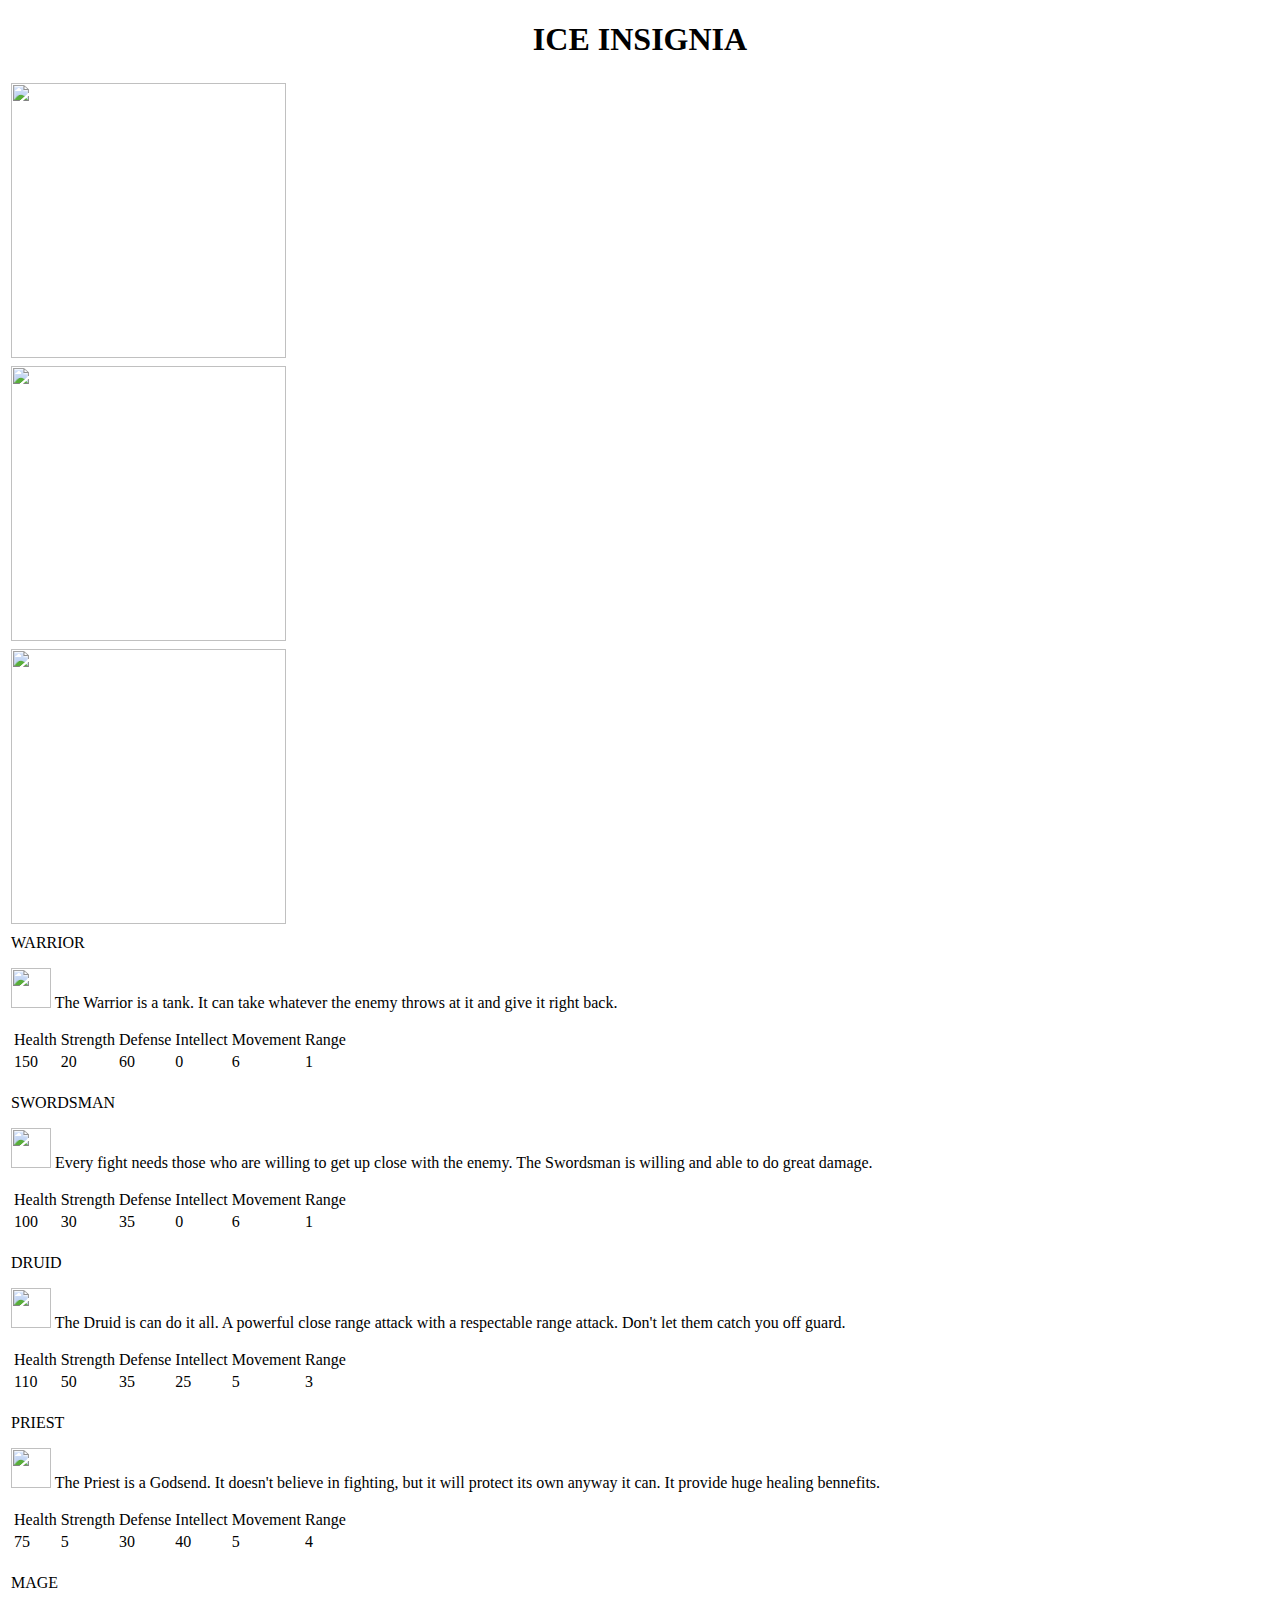
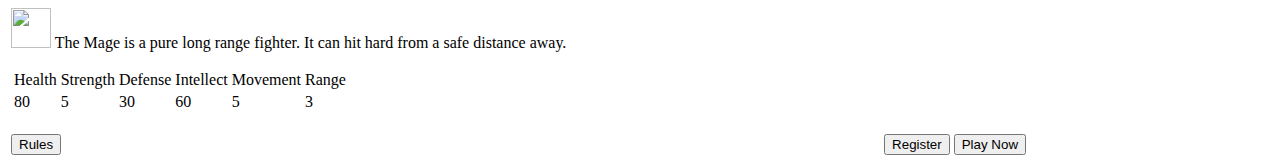
==== Ice_Insignia_Python/templates/index.html @ 4253693c "Add files via upload" ====
<!DOCTYPE html>
<html>
<head>
  <title>Ice Insignia</title>
  <link rel = "stylesheet" href = "/static/css/home.css">
</head>
<body>
  <h1 id='ice' style = "text-align: center;">ICE INSIGNIA</h1>
  <div>
    <table id = "images">
      <tr>
        <td><img src="/static/sprites/GraField.png" width="275" height="275"><br></td>
      </tr>
      <tr>
        <td> <img src="/static/sprites/DesField.png" width="275" height="275"><br></td>
      </tr>
      <tr>
        <td><img src="/static/sprites/IceField.png" width="275" height="275"><br></td>
      </tr>
    </table>
    <table id="classTable">
      <tr class="class">
        <td>
          <div id="Warrior"><span>WARRIOR</span>
            <p class="hover-content">
              <img src="/static/sprites/tank.gif" width="40" height="40">
                The Warrior is a tank. It can take whatever the enemy throws at it and give it right back.
                <table id = "WarStats" class="hover-content">
                  <tr>
                    <td>Health</td><td>Strength</td><td>Defense</td><td>Intellect</td><td>Movement</td><td>Range</td>
                  </tr>
                  <tr>
                    <td>150</td><td>20</td><td>60</td><td>0</td><td>6</td><td>1</td>
                  </tr>
                </table>
            </p>
          </div>
        </td>
      </tr>
      <tr class="class">
        <td>
          <div id="Swordsman">SWORDSMAN
            <p class="hover-content">
              <img src="/static/sprites/swordsman.gif" width="40" height="40">
                Every fight needs those who are willing to get up close with the enemy. The Swordsman is willing and able to do great damage.
                <table id = "SwoStats" class="hover-content">
                  <tr>
                    <td>Health</td><td>Strength</td><td>Defense</td><td>Intellect</td><td>Movement</td><td>Range</td>
                  </tr>
                  <tr>
                    <td>100</td><td>30</td><td>35</td><td>0</td><td>6</td><td>1</td>
                  </tr>
                </table>
              </p>
            </div>
          </td>
        </tr>
      <tr class="class">
        <td>
          <div id="Druid">DRUID</span>
            <p class="hover-content">
              <img src="/static/sprites/druid.gif" width="40" height="40">
                The Druid is can do it all. A powerful close range attack with a respectable range attack. Don't let them catch you off guard.
                <table id = "DruStats" class="hover-content">
                  <tr>
                    <td>Health</td><td>Strength</td><td>Defense</td><td>Intellect</td><td>Movement</td><td>Range</td>
                  </tr>
                  <tr>
                   <td>110</td><td>50</td><td>35</td><td>25</td><td>5</td><td>3</td>
                  </tr>
                </table>
            </p>
          </div>
        </td>
      </tr>
      <tr class="class">
        <td>
          <div id="Priest">PRIEST</span>
            <p class="hover-content">
              <img src="/static/sprites/priest.gif" width="40" height="40">
                The Priest is a Godsend. It doesn't believe in fighting, but it will protect its own anyway it can. It provide huge healing bennefits.
                <table id = "PriStats" class="hover-content">
                  <tr>
                    <td>Health</td><td>Strength</td><td>Defense</td><td>Intellect</td><td>Movement</td><td>Range</td>
                  </tr>
                  <tr>
                    <td>75</td><td>5</td><td>30</td><td>40</td><td>5</td><td>4</td>
                  </tr>
                </table>
            </p>
          </div>
        </td>
      </tr>
      <tr class="class">
        <td>
          <div id="Mage">MAGE</span>
            <p class="hover-content">
              <img src="/static/sprites/mage.gif" width="40" height="40">
                The Mage is a pure long range fighter. It can hit hard from a safe distance away.
                <table id = "MagStats" class="hover-content">
                  <tr>
                    <td>Health</td><td>Strength</td><td>Defense</td><td>Intellect</td><td>Movement</td><td>Range</td>
                  </tr>
                  <tr>
                    <td>80</td><td>5</td><td>30</td><td>60</td><td>5</td><td>3</td>
                  </tr>
                </table>
            </p>
          </div>
        </td>
      </tr>
      <tr class="buttons">
        <td>
          <form action="howtoplay">
            <input type="submit" value="Rules" />
          </form>
        </td>
        <td>
          <form action="registration">
            <input type="submit" value="Register" />
          </form>
        </td>
        <td>
          <form action="login">
            <input type="submit" value="Play Now" />
          </form></td>
      </tr>
    </table>
  </div>
</body>
</html>
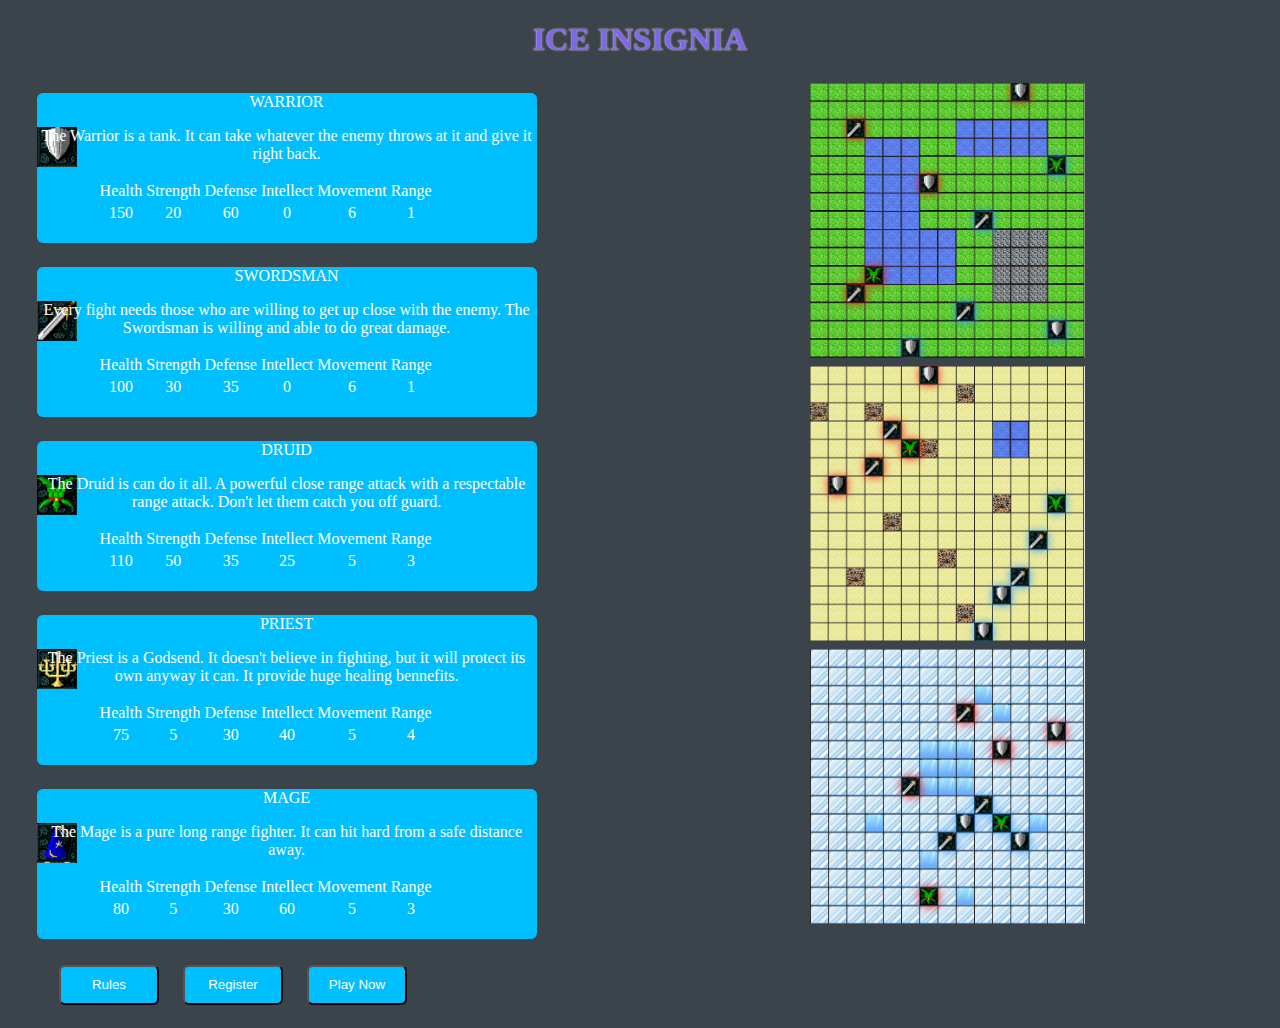
==== commit 67c025bd: "Add files via upload" ====
--- a/Ice_Insignia_Python/templates/index.html
+++ b/Ice_Insignia_Python/templates/index.html
@@ -2,20 +2,20 @@
 <html>
 <head>
   <title>Ice Insignia</title>
-  <link rel = "stylesheet" href = "/static/css/home.css">
+  <link rel = "stylesheet" href = "../static/css/home.css">
 </head>
 <body>
   <h1 id='ice' style = "text-align: center;">ICE INSIGNIA</h1>
   <div>
     <table id = "images">
       <tr>
-        <td><img src="/static/sprites/GraField.png" width="275" height="275"><br></td>
+        <td><img src="../static/sprites/GraField.png" width="275" height="275"><br></td>
       </tr>
       <tr>
-        <td> <img src="/static/sprites/DesField.png" width="275" height="275"><br></td>
+        <td> <img src="../static/sprites/DesField.png" width="275" height="275"><br></td>
       </tr>
       <tr>
-        <td><img src="/static/sprites/IceField.png" width="275" height="275"><br></td>
+        <td><img src="../static/sprites/IceField.png" width="275" height="275"><br></td>
       </tr>
     </table>
     <table id="classTable">
@@ -23,7 +23,7 @@
         <td>
           <div id="Warrior"><span>WARRIOR</span>
             <p class="hover-content">
-              <img src="/static/sprites/tank.gif" width="40" height="40">
+              <img src="../static/sprites/tank.gif" width="40" height="40">
                 The Warrior is a tank. It can take whatever the enemy throws at it and give it right back.
                 <table id = "WarStats" class="hover-content">
                   <tr>
@@ -41,7 +41,7 @@
         <td>
           <div id="Swordsman">SWORDSMAN
             <p class="hover-content">
-              <img src="/static/sprites/swordsman.gif" width="40" height="40">
+              <img src="../static/sprites/swordsman.gif" width="40" height="40">
                 Every fight needs those who are willing to get up close with the enemy. The Swordsman is willing and able to do great damage.
                 <table id = "SwoStats" class="hover-content">
                   <tr>
@@ -59,7 +59,7 @@
         <td>
           <div id="Druid">DRUID</span>
             <p class="hover-content">
-              <img src="/static/sprites/druid.gif" width="40" height="40">
+              <img src="../static/sprites/druid.gif" width="40" height="40">
                 The Druid is can do it all. A powerful close range attack with a respectable range attack. Don't let them catch you off guard.
                 <table id = "DruStats" class="hover-content">
                   <tr>
@@ -77,7 +77,7 @@
         <td>
           <div id="Priest">PRIEST</span>
             <p class="hover-content">
-              <img src="/static/sprites/priest.gif" width="40" height="40">
+              <img src="../static/sprites/priest.gif" width="40" height="40">
                 The Priest is a Godsend. It doesn't believe in fighting, but it will protect its own anyway it can. It provide huge healing bennefits.
                 <table id = "PriStats" class="hover-content">
                   <tr>
@@ -95,7 +95,7 @@
         <td>
           <div id="Mage">MAGE</span>
             <p class="hover-content">
-              <img src="/static/sprites/mage.gif" width="40" height="40">
+              <img src="../static/sprites/mage.gif" width="40" height="40">
                 The Mage is a pure long range fighter. It can hit hard from a safe distance away.
                 <table id = "MagStats" class="hover-content">
                   <tr>
@@ -123,7 +123,8 @@
         <td>
           <form action="login">
             <input type="submit" value="Play Now" />
-          </form></td>
+          </form>
+        </td>
       </tr>
     </table>
   </div>
--- a/Ice_Insignia_Python/static/css/home.css
+++ b/Ice_Insignia_Python/static/css/home.css
@@ -0,0 +1,73 @@
+body{
+  background-color: #3b444b;
+}
+.class div{
+  width: 500px;
+  height: 150px;
+  color: white;
+  background-color: DeepSkyBlue;
+  border-radius: 6px;
+  margin: 10px;
+  position: relative;
+  left: 3%;
+  text-align: center;
+  z-index: -1;
+
+}
+
+.buttons{
+  float: left;
+}
+
+form input[type=submit]
+{
+
+  width: 100px;
+  height: 40px;
+  color: white;
+  background-color: DeepSkyBlue;
+  border-radius: 6px;
+  margin: 10px;
+  position: relative;
+  left: 30%;
+}
+
+
+.screenshots div{
+
+}
+p img {
+    position: absolute;
+    left: 0px;
+
+    z-index: -1;
+}
+#images{
+  position: absolute;;
+  right: 15%;
+}
+table #WarStats{
+  padding-left: 60px;
+
+}
+#SwoStats{
+  padding-left: 60px;
+
+}
+#DruStats{
+  padding-left: 60px;
+
+}
+#PriStats{
+  padding-left: 60px;
+
+}
+#MagStats{
+  padding-left: 60px;
+
+}
+#ice{
+  font-family: fantasy;
+  text-shadow: 0 0 2px bisque;
+  color: mediumslateblue;
+}
